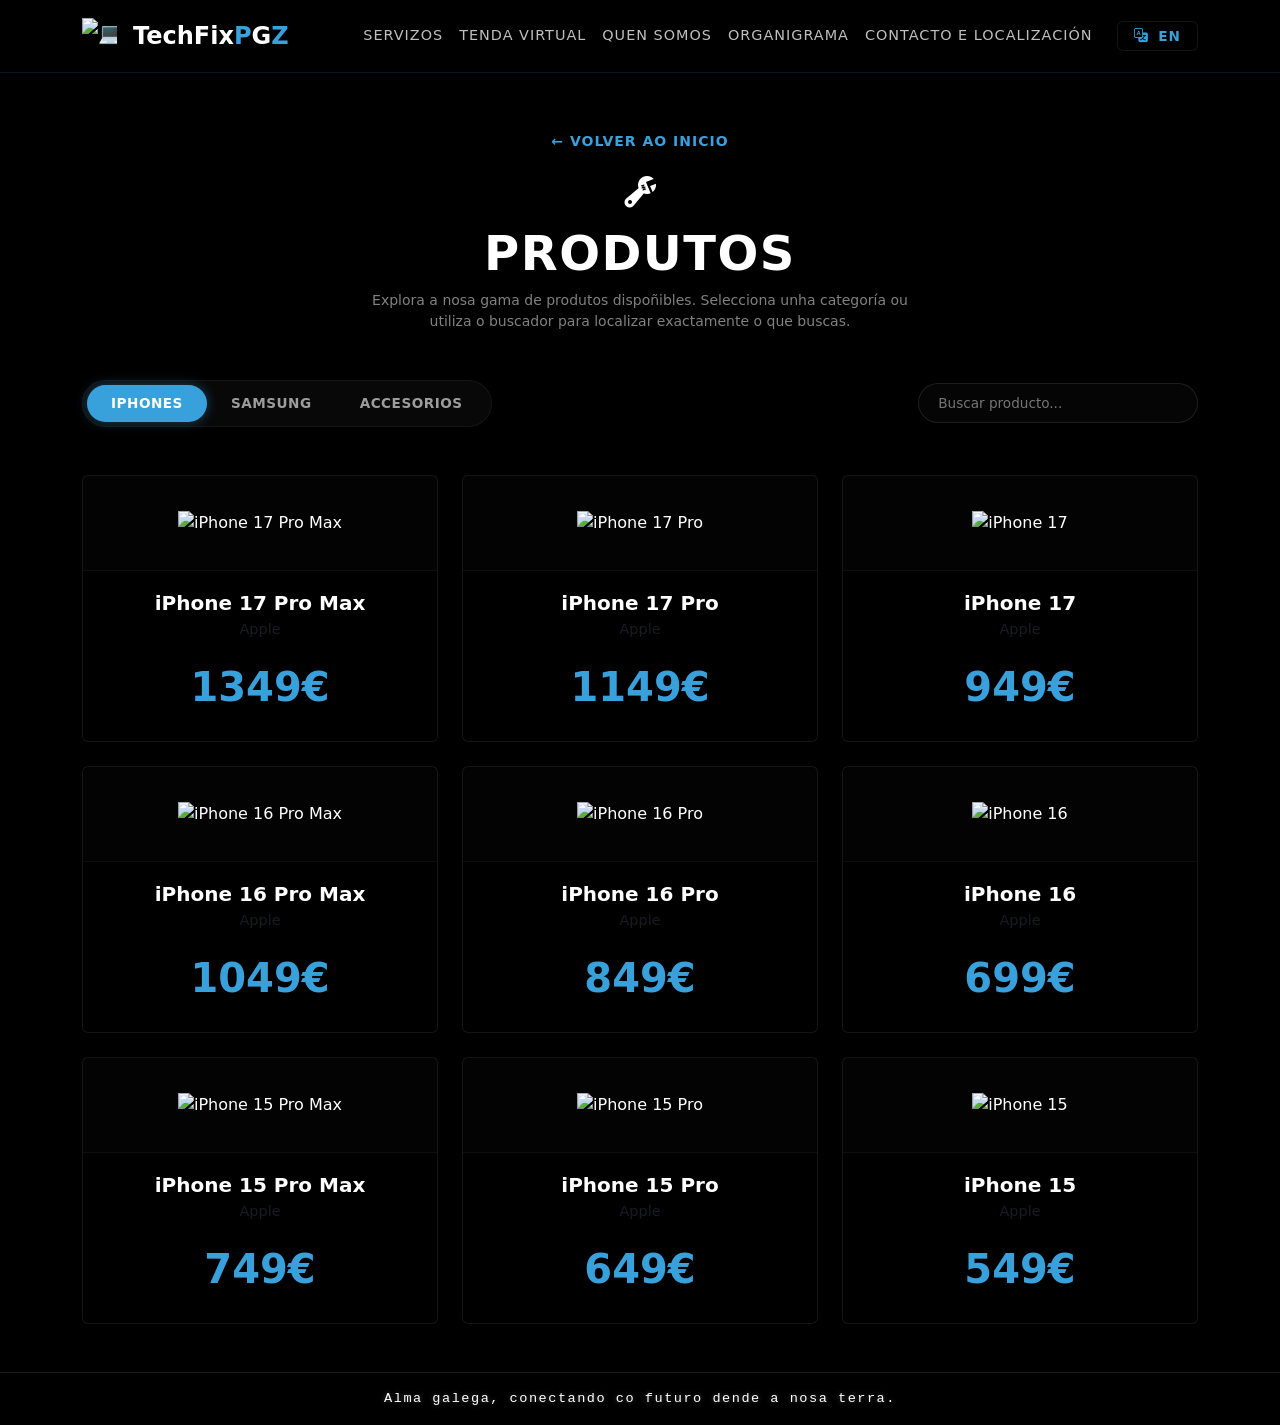
==== catalogo.html @ 303f0a2e "Add files via upload" ====
<!DOCTYPE html>
<html lang="gl">
<head>
    <meta charset="UTF-8">
    <meta name="viewport" content="width=device-width, initial-scale=1.0">
    <title>TechFixPGZ - Tenda Virtual</title>
    <link href="bootstrap.css" rel="stylesheet">
    <link rel="stylesheet" href="https://cdn.jsdelivr.net/npm/bootstrap-icons@1.11.3/font/bootstrap-icons.min.css">
    <link href="styles.css" rel="stylesheet">
</head>
<body class="d-flex flex-column min-vh-100 bg-black text-white">
    <div class="page-transition-overlay" id="pageOverlay"></div>
    <div class="spinner-neon"></div>
    <nav class="navbar navbar-expand-lg navbar-dark navbar-custom sticky-top m-0">
        <div class="container">
            <a class="navbar-brand d-flex align-items-center" href="index.html">
                <img src="archivos/blanco_sin_fondo.png" alt="💻" width="35" height="35"
                    class="me-3 d-inline-block align-text-top nav-logo-grey">
                <span class="fw-bold text-white fs-4">
                    TechFix<span style="color: #38a1db;">P</span>G<span style="color: #38a1db;">Z</span>
                </span>
            </a>
            <button class="navbar-toggler" type="button" data-bs-toggle="collapse" data-bs-target="#navbarNav"
                aria-controls="navbarNav" aria-expanded="false" aria-label="Toggle navigation">
                <span class="navbar-toggler-icon"></span>
            </button>
            <div class="collapse navbar-collapse" id="navbarNav">
                <ul class="navbar-nav ms-auto">
                    <li class="nav-item"><a class="nav-link" href="reparacions.html">Servizos</a></li>
                    <li class="nav-item"><a class="nav-link" href="catalogo.html">Tenda Virtual</a></li>
                    <li class="nav-item"><a class="nav-link" href="compromiso.html">Quen Somos</a></li>
                    <li class="nav-item"><a class="nav-link" href="organigrama.html">Organigrama</a></li>
                    <li class="nav-item"><a class="nav-link" href="contacto.html">Contacto e Localización</a></li>
                </ul>
            </div>
        </div>
    </nav>
    <main class="flex-grow-1">
        <header class="pt-5 pb-4 text-center">
            <div class="container py-2">
                <div class="mb-3">
                    <a href="index.html" class="text-decoration-none small"
                        style="color: #38a1db; letter-spacing: 1px; font-weight: 600;">
                        ← VOLVER AO INICIO
                    </a>
                </div>
                <div class="tech-icon mb-2">
                    <i class="bi bi-wrench-adjustable text-white fs-2"></i>
                </div>
                <h1 class="display-5 fw-bold text-white mb-2 text-uppercase tracking-wide">Produtos</h1>
                <p class="text-light-muted col-lg-6 mx-auto small">Explora a nosa gama de produtos dispoñibles.
                    Selecciona unha categoría ou utiliza o buscador para localizar exactamente o que buscas.</p>
            </div>
        </header>
        <section class="pb-5">
            <div class="container">
                <div class="d-flex flex-column flex-md-row justify-content-between align-items-center gap-3 mb-5">
                    <div class="tech-tabs">
                        <button class="tab-btn active" onclick="switchTab('iphones')">iPhones</button>
                        <button class="tab-btn" onclick="switchTab('samsung')">Samsung</button>
                        <button class="tab-btn" onclick="switchTab('accesorios')">Accesorios</button>
                    </div>
                    <div class="search-wrapper">
                        <input type="text" id="techSearch" onkeyup="runFiltering()" placeholder="Buscar producto...">
                    </div>
                </div>
                <div class="row g-4" id="catalogGrid">
                    <div class="col-12 col-md-6 col-lg-4 repair-card-item" data-category="iphones">
                        <div class="catalog-card" onclick="openDetails(this)">
                            <div class="catalog-img-wrapper d-flex justify-content-center align-items-center py-4">
                                <img src="archivos/smartphones/iphone17promax.png" alt="iPhone 17 Pro Max"
                                    class="img-fluid" style="max-height: 150px; object-fit: contain;">
                            </div>
                            <div class="catalog-body text-center pb-4">
                                <h3 class="catalog-title text-white fw-bold">iPhone 17 Pro Max</h3>
                                <p class="catalog-subtitle text-muted">Apple</p>
                                <div class="mt-3"><span class="price-value fw-bold fs-1"
                                        style="color: #38a1db;">1349€</span></div>
                            </div>
                        </div>
                    </div>
                    <div class="col-12 col-md-6 col-lg-4 repair-card-item" data-category="iphones">
                        <div class="catalog-card" onclick="openDetails(this)">
                            <div class="catalog-img-wrapper d-flex justify-content-center align-items-center py-4">
                                <img src="archivos/smartphones/iphone17pro.png" alt="iPhone 17 Pro" class="img-fluid"
                                    style="max-height: 150px; object-fit: contain;">
                            </div>
                            <div class="catalog-body text-center pb-4">
                                <h3 class="catalog-title text-white fw-bold">iPhone 17 Pro</h3>
                                <p class="catalog-subtitle text-muted">Apple</p>
                                <div class="mt-3"><span class="price-value fw-bold fs-1"
                                        style="color: #38a1db;">1149€</span></div>
                            </div>
                        </div>
                    </div>
                    <div class="col-12 col-md-6 col-lg-4 repair-card-item" data-category="iphones">
                        <div class="catalog-card" onclick="openDetails(this)">
                            <div class="catalog-img-wrapper d-flex justify-content-center align-items-center py-4">
                                <img src="archivos/smartphones/iphone17.png" alt="iPhone 17" class="img-fluid"
                                    style="max-height: 150px; object-fit: contain;">
                            </div>
                            <div class="catalog-body text-center pb-4">
                                <h3 class="catalog-title text-white fw-bold">iPhone 17</h3>
                                <p class="catalog-subtitle text-muted">Apple</p>
                                <div class="mt-3"><span class="price-value fw-bold fs-1"
                                        style="color: #38a1db;">949€</span></div>
                            </div>
                        </div>
                    </div>                    <div class="col-12 col-md-6 col-lg-4 repair-card-item" data-category="iphones">
                        <div class="catalog-card" onclick="openDetails(this)">
                            <div class="catalog-img-wrapper d-flex justify-content-center align-items-center py-4">
                                <img src="archivos/smartphones/iphone16promax.png" alt="iPhone 16 Pro Max"
                                    class="img-fluid" style="max-height: 150px; object-fit: contain;">
                            </div>
                            <div class="catalog-body text-center pb-4">
                                <h3 class="catalog-title text-white fw-bold">iPhone 16 Pro Max</h3>
                                <p class="catalog-subtitle text-muted">Apple</p>
                                <div class="mt-3"><span class="price-value fw-bold fs-1"
                                        style="color: #38a1db;">1049€</span></div>
                            </div>
                        </div>
                    </div>
                    <div class="col-12 col-md-6 col-lg-4 repair-card-item" data-category="iphones">
                        <div class="catalog-card" onclick="openDetails(this)">
                            <div class="catalog-img-wrapper d-flex justify-content-center align-items-center py-4">
                                <img src="archivos/smartphones/iphone16pro.png" alt="iPhone 16 Pro" class="img-fluid"
                                    style="max-height: 150px; object-fit: contain;">
                            </div>
                            <div class="catalog-body text-center pb-4">
                                <h3 class="catalog-title text-white fw-bold">iPhone 16 Pro</h3>
                                <p class="catalog-subtitle text-muted">Apple</p>
                                <div class="mt-3"><span class="price-value fw-bold fs-1"
                                        style="color: #38a1db;">849€</span></div>
                            </div>
                        </div>
                    </div>
                    <div class="col-12 col-md-6 col-lg-4 repair-card-item" data-category="iphones">
                        <div class="catalog-card" onclick="openDetails(this)">
                            <div class="catalog-img-wrapper d-flex justify-content-center align-items-center py-4">
                                <img src="archivos/smartphones/iphone16.png" alt="iPhone 16" class="img-fluid"
                                    style="max-height: 150px; object-fit: contain;">
                            </div>
                            <div class="catalog-body text-center pb-4">
                                <h3 class="catalog-title text-white fw-bold">iPhone 16</h3>
                                <p class="catalog-subtitle text-muted">Apple</p>
                                <div class="mt-3"><span class="price-value fw-bold fs-1"
                                        style="color: #38a1db;">699€</span></div>
                            </div>
                        </div>
                    </div>
                    <div class="col-12 col-md-6 col-lg-4 repair-card-item" data-category="iphones">
                        <div class="catalog-card" onclick="openDetails(this)">
                            <div class="catalog-img-wrapper d-flex justify-content-center align-items-center py-4">
                                <img src="archivos/smartphones/iphone15promax.png" alt="iPhone 15 Pro Max"
                                    class="img-fluid" style="max-height: 150px; object-fit: contain;">
                            </div>
                            <div class="catalog-body text-center pb-4">
                                <h3 class="catalog-title text-white fw-bold">iPhone 15 Pro Max</h3>
                                <p class="catalog-subtitle text-muted">Apple</p>
                                <div class="mt-3"><span class="price-value fw-bold fs-1"
                                        style="color: #38a1db;">749€</span></div>
                            </div>
                        </div>
                    </div>
                    <div class="col-12 col-md-6 col-lg-4 repair-card-item" data-category="iphones">
                        <div class="catalog-card" onclick="openDetails(this)">
                            <div class="catalog-img-wrapper d-flex justify-content-center align-items-center py-4">
                                <img src="archivos/smartphones/iphone15pro.png" alt="iPhone 15 Pro" class="img-fluid"
                                    style="max-height: 150px; object-fit: contain;">
                            </div>
                            <div class="catalog-body text-center pb-4">
                                <h3 class="catalog-title text-white fw-bold">iPhone 15 Pro</h3>
                                <p class="catalog-subtitle text-muted">Apple</p>
                                <div class="mt-3"><span class="price-value fw-bold fs-1"
                                        style="color: #38a1db;">649€</span></div>
                            </div>
                        </div>
                    </div>
                    <div class="col-12 col-md-6 col-lg-4 repair-card-item" data-category="iphones">
                        <div class="catalog-card" onclick="openDetails(this)">
                            <div class="catalog-img-wrapper d-flex justify-content-center align-items-center py-4">
                                <img src="archivos/smartphones/iphone15.png" alt="iPhone 15" class="img-fluid"
                                    style="max-height: 150px; object-fit: contain;">
                            </div>
                            <div class="catalog-body text-center pb-4">
                                <h3 class="catalog-title text-white fw-bold">iPhone 15</h3>
                                <p class="catalog-subtitle text-muted">Apple</p>
                                <div class="mt-3"><span class="price-value fw-bold fs-1"
                                        style="color: #38a1db;">549€</span></div>
                            </div>
                        </div>
                    </div>
                    <div class="col-12 col-md-6 col-lg-4 repair-card-item" data-category="samsung">
                        <div class="catalog-card" onclick="openDetails(this)">
                            <div class="catalog-img-wrapper d-flex justify-content-center align-items-center py-4">
                                <img src="archivos/smartphones/GalaxyS26Ultra.png" alt="Samsung S26 Ultra"
                                    class="img-fluid" style="max-height: 150px; object-fit: contain;">
                            </div>
                            <div class="catalog-body text-center pb-4">
                                <h3 class="catalog-title text-white fw-bold">Galaxy S26 Ultra</h3>
                                <p class="catalog-subtitle text-muted">Samsung</p>
                                <div class="mt-3"><span class="price-value fw-bold fs-1"
                                        style="color: #38a1db;">1199€</span></div>
                            </div>
                        </div>
                    </div>
                    <div class="col-12 col-md-6 col-lg-4 repair-card-item" data-category="samsung">
                        <div class="catalog-card" onclick="openDetails(this)">
                            <div class="catalog-img-wrapper d-flex justify-content-center align-items-center py-4">
                                <img src="archivos/smartphones/GalaxyS26+.png" alt="Samsung S26+" class="img-fluid"
                                    style="max-height: 150px; object-fit: contain;">
                            </div>
                            <div class="catalog-body text-center pb-4">
                                <h3 class="catalog-title text-white fw-bold">Galaxy S26+</h3>
                                <p class="catalog-subtitle text-muted">Samsung</p>
                                <div class="mt-3"><span class="price-value fw-bold fs-1"
                                        style="color: #38a1db;">849€</span></div>
                            </div>
                        </div>
                    </div>
                    <div class="col-12 col-md-6 col-lg-4 repair-card-item" data-category="samsung">
                        <div class="catalog-card" onclick="openDetails(this)">
                            <div class="catalog-img-wrapper d-flex justify-content-center align-items-center py-4">
                                <img src="archivos/smartphones/GalaxyS26.png" alt="Samsung S26" class="img-fluid"
                                    style="max-height: 150px; object-fit: contain;">
                            </div>
                            <div class="catalog-body text-center pb-4">
                                <h3 class="catalog-title text-white fw-bold">Galaxy S26</h3>
                                <p class="catalog-subtitle text-muted">Samsung</p>
                                <div class="mt-3"><span class="price-value fw-bold fs-1"
                                        style="color: #38a1db;">629€</span></div>
                            </div>
                        </div>
                    </div>

                    <div class="col-12 col-md-6 col-lg-4 repair-card-item" data-category="samsung">
                        <div class="catalog-card" onclick="openDetails(this)">
                            <div class="catalog-img-wrapper d-flex justify-content-center align-items-center py-4">
                                <img src="archivos/smartphones/GalaxyS25Ultra.png" alt="Samsung S25 Ultra"
                                    class="img-fluid" style="max-height: 150px; object-fit: contain;">
                            </div>
                            <div class="catalog-body text-center pb-4">
                                <h3 class="catalog-title text-white fw-bold">Galaxy S25 Ultra</h3>
                                <p class="catalog-subtitle text-muted">Samsung</p>
                                <div class="mt-3"><span class="price-value fw-bold fs-1"
                                        style="color: #38a1db;">850€</span></div>
                            </div>
                        </div>
                    </div>
                    <div class="col-12 col-md-6 col-lg-4 repair-card-item" data-category="samsung">
                        <div class="catalog-card" onclick="openDetails(this)">
                            <div class="catalog-img-wrapper d-flex justify-content-center align-items-center py-4">
                                <img src="archivos/smartphones/GalaxyS25+.png" alt="Samsung S25+" class="img-fluid"
                                    style="max-height: 150px; object-fit: contain;">
                            </div>
                            <div class="catalog-body text-center pb-4">
                                <h3 class="catalog-title text-white fw-bold">Galaxy S25+</h3>
                                <p class="catalog-subtitle text-muted">Samsung</p>
                                <div class="mt-3"><span class="price-value fw-bold fs-1"
                                        style="color: #38a1db;">549€</span></div>
                            </div>
                        </div>
                    </div>
                    <div class="col-12 col-md-6 col-lg-4 repair-card-item" data-category="samsung">
                        <div class="catalog-card" onclick="openDetails(this)">
                            <div class="catalog-img-wrapper d-flex justify-content-center align-items-center py-4">
                                <img src="archivos/smartphones/GalaxyS25.png" alt="Samsung S25" class="img-fluid"
                                    style="max-height: 150px; object-fit: contain;">
                            </div>
                            <div class="catalog-body text-center pb-4">
                                <h3 class="catalog-title text-white fw-bold">Galaxy S25</h3>
                                <p class="catalog-subtitle text-muted">Samsung</p>
                                <div class="mt-3"><span class="price-value fw-bold fs-1"
                                        style="color: #38a1db;">389€</span></div>
                            </div>
                        </div>
                    </div>
                    <div class="col-12 col-md-6 col-lg-4 repair-card-item" data-category="samsung">
                        <div class="catalog-card" onclick="openDetails(this)">
                            <div class="catalog-img-wrapper d-flex justify-content-center align-items-center py-4">
                                <img src="archivos/smartphones/GalaxyS24Ultra.png" alt="Samsung S24 Ultra"
                                    class="img-fluid" style="max-height: 150px; object-fit: contain;">
                            </div>
                            <div class="catalog-body text-center pb-4">
                                <h3 class="catalog-title text-white fw-bold">Galaxy S24 Ultra</h3>
                                <p class="catalog-subtitle text-muted">Samsung</p>
                                <div class="mt-3"><span class="price-value fw-bold fs-1"
                                        style="color: #38a1db;">569€</span></div>
                            </div>
                        </div>
                    </div>
                    <div class="col-12 col-md-6 col-lg-4 repair-card-item" data-category="samsung">
                        <div class="catalog-card" onclick="openDetails(this)">
                            <div class="catalog-img-wrapper d-flex justify-content-center align-items-center py-4">
                                <img src="archivos/smartphones/GalaxyS24+.png" alt="Samsung S24+" class="img-fluid"
                                    style="max-height: 150px; object-fit: contain;">
                            </div>
                            <div class="catalog-body text-center pb-4">
                                <h3 class="catalog-title text-white fw-bold">Galaxy S24+</h3>
                                <p class="catalog-subtitle text-muted">Samsung</p>
                                <div class="mt-3"><span class="price-value fw-bold fs-1"
                                        style="color: #38a1db;">419€</span></div>
                            </div>
                        </div>
                    </div>
                    <div class="col-12 col-md-6 col-lg-4 repair-card-item" data-category="samsung">
                        <div class="catalog-card" onclick="openDetails(this)">
                            <div class="catalog-img-wrapper d-flex justify-content-center align-items-center py-4">
                                <img src="archivos/smartphones/GalaxyS24.png" alt="Samsung S24" class="img-fluid"
                                    style="max-height: 150px; object-fit: contain;">
                            </div>
                            <div class="catalog-body text-center pb-4">
                                <h3 class="catalog-title text-white fw-bold">Galaxy S24</h3>
                                <p class="catalog-subtitle text-muted">Samsung</p>
                                <div class="mt-3"><span class="price-value fw-bold fs-1"
                                        style="color: #38a1db;">319€</span></div>
                            </div>
                        </div>
                    </div>
                    <div class="col-12 col-md-6 col-lg-4 repair-card-item" data-category="accesorios">
                        <div class="catalog-card" onclick="openDetails(this)">
                            <div class="catalog-img-wrapper d-flex justify-content-center align-items-center py-4">
                                <img src="archivos/accesorios/funda.png" alt="Funda" class="img-fluid"
                                    style="max-height: 150px; object-fit: contain;">
                            </div>
                            <div class="catalog-body text-center pb-4">
                                <h3 class="catalog-title text-white fw-bold">Funda Transparente</h3>
                                <p class="catalog-subtitle text-muted">Protección anti-impactos</p>
                                <div class="mt-3"><span class="price-value fw-bold fs-1"
                                        style="color: #38a1db;">16,99€</span></div>
                            </div>
                        </div>
                    </div>
                    <div class="col-12 col-md-6 col-lg-4 repair-card-item" data-category="accesorios">
                        <div class="catalog-card" onclick="openDetails(this)">
                            <div class="catalog-img-wrapper d-flex justify-content-center align-items-center py-4">
                                <img src="archivos/accesorios/cabezal.png" alt="Cargador" class="img-fluid"
                                    style="max-height: 150px; object-fit: contain;">
                            </div>
                            <div class="catalog-body text-center pb-4">
                                <h3 class="catalog-title text-white fw-bold">Cargador 20W</h3>
                                <p class="catalog-subtitle text-muted">Adaptador 20W USB-C</p>
                                <div class="mt-3"><span class="price-value fw-bold fs-1"
                                        style="color: #38a1db;">10,99€</span></div>
                            </div>
                        </div>
                    </div>
                    <div class="col-12 col-md-6 col-lg-4 repair-card-item" data-category="accesorios">
                        <div class="catalog-card" onclick="openDetails(this)">
                            <div class="catalog-img-wrapper d-flex justify-content-center align-items-center py-4">
                                <img src="archivos/accesorios/tipolighning.png" alt="Cargador" class="img-fluid"
                                    style="max-height: 150px; object-fit: contain;">
                            </div>
                            <div class="catalog-body text-center pb-4">
                                <h3 class="catalog-title text-white fw-bold">Cable Lightning</h3>
                                <p class="catalog-subtitle text-muted">Carga eficiente e sincronización rápida</p>
                                <div class="mt-3"><span class="price-value fw-bold fs-1"
                                        style="color: #38a1db;">6,99€</span></div>
                            </div>
                        </div>
                    </div>
                    <div class="col-12 col-md-6 col-lg-4 repair-card-item" data-category="accesorios">
                        <div class="catalog-card" onclick="openDetails(this)">
                            <div class="catalog-img-wrapper d-flex justify-content-center align-items-center py-4">
                                <img src="archivos/accesorios/tipoc.png" alt="Cargador" class="img-fluid"
                                    style="max-height: 150px; object-fit: contain;">
                            </div>
                            <div class="catalog-body text-center pb-4">
                                <h3 class="catalog-title text-white fw-bold">Cable USB-C</h3>
                                <p class="catalog-subtitle text-muted">Carga eficiente e sincronización rápida</p>
                                <div class="mt-3"><span class="price-value fw-bold fs-1"
                                        style="color: #38a1db;">6,99€</span></div>
                            </div>
                        </div>
                    </div>
                </div>
                <div id="noResults" class="text-center mt-5 text-light-muted small" style="display: none;">
                    Non se atoparon produtos que coincidan coa túa busca.
                </div>

            </div>
        </section>
    </main>
    <div class="modal fade" id="repairModal" tabindex="-1" aria-hidden="true">
        <div class="modal-dialog modal-dialog-centered">
            <div class="modal-content custom-modal-content" id="modalDynamicContent"></div>
        </div>
    </div>
    <div class="toast-container position-fixed bottom-0 end-0 p-3" style="z-index: 1055;">
        <div id="techToast" class="toast custom-toast" role="alert" data-bs-delay="6000">
            <div class="toast-header border-0 bg-transparent text-white pb-0 justify-content-between">
                <i class="bi bi-check-circle-fill" style="color: #38a1db;"></i>
                <strong class="me-auto text-uppercase">Solicitude Completada</strong>
                <button type="button" class="btn-close btn-close-white" data-bs-dismiss="toast"></button>
            </div>
            <div class="toast-body text-light-muted" id="toastMessage"></div>
        </div>
    </div>
    <footer class="text-center py-3 mt-auto"
        style="background-color: #000000 !important; border-top: 1px solid #1a1a1a !important;">
        <div class="container">
            <p class="m-0 text-white tracking-wide font-monospace"
                style="text-shadow: 0 0 5px rgba(255,255,255,0.3); font-size: 0.85rem;">
                Alma galega, conectando co futuro dende a nosa terra.
            </p>
        </div>
    </footer>
    <script src="https://cdn.jsdelivr.net/npm/bootstrap@5.3.2/dist/js/bootstrap.bundle.min.js"></script>
    <script src="translator.js"></script>
    <script>
        let currentCategory = 'iphones';
        let myModal;
        let selectedService = {};

        document.addEventListener("DOMContentLoaded", function () {
            myModal = new bootstrap.Modal(document.getElementById('repairModal'));
            document.getElementById('pageOverlay').classList.add('fade-out');
            runFiltering();
        });
        function switchTab(category) {
            currentCategory = category;
            // Actualiza el estado visual de los botones (busca botones que tengan la categoría en su onclick)
            document.querySelectorAll('.tab-btn').forEach(btn => {
                btn.classList.toggle('active', btn.getAttribute('onclick').includes(category));
            });
            runFiltering();
        }
        function runFiltering() {
            const query = document.getElementById('techSearch').value.toLowerCase();
            const cards = document.querySelectorAll('.repair-card-item');
            let visibleCounter = 0;

            cards.forEach(card => {
                const cardCategory = card.getAttribute('data-category');
                const isCorrectCategory = (cardCategory === currentCategory);
                const isSearchMatch = card.innerText.toLowerCase().includes(query);

                if (isCorrectCategory && isSearchMatch) {
                    card.style.display = 'block';
                    visibleCounter++;
                } else {
                    card.style.display = 'none';
                }
            });

            const noResults = document.getElementById('noResults');
            if (noResults) {
                noResults.style.display = (visibleCounter > 0) ? 'none' : 'block';
            }
        }
        function openDetails(cardElement) {
            if (!myModal) myModal = new bootstrap.Modal(document.getElementById('repairModal'));

            const title = cardElement.querySelector('.catalog-title').innerText;
            const price = cardElement.querySelector('.price-value').innerText;
            const imgSrc = cardElement.querySelector('img').getAttribute('src');

            selectedService = {
                title: title,
                subtitle: cardElement.querySelector('.catalog-subtitle').innerText,
                price: price,
                imgSrc: imgSrc,
                // Definimos qué productos NECESITAN configuración de GB y Color
                needsConfig: (title.toLowerCase().includes("iphone") || title.toLowerCase().includes("galaxy")),
                isCase: (title.toLowerCase().includes("funda"))
            };

            if (selectedService.isCase) {
                renderModalFunda();
            } else if (selectedService.needsConfig) {
                // Solo entra aquí si es iPhone o Galaxy
                renderModalStep1(selectedService.price, selectedService.imgSrc);
            } else {
                // Cualquier otra cosa (Cargador, Cable, etc.) va directo al formulario
                confirmService();
            }
            myModal.show();
        }
        function renderModalStep1(basePrice, imgSrc) {
            document.getElementById('modalDynamicContent').innerHTML = `
            <div class="modal-header border-0"><button class="btn-close btn-close-white" data-bs-dismiss="modal"></button></div>
            <div class="modal-body text-center text-white">
                <img src="${imgSrc}" class="img-fluid mb-4" style="max-height: 200px; width: auto; object-fit: contain; border-radius: 8px;">
                <h4 class="mb-3">Configuración de ${selectedService.title}</h4>
                <select id="storageSelect" class="form-select bg-dark text-white mb-2" onchange="updatePrice('${basePrice.replace('€', '')}')">
                    <option value="1">128GB</option>
                    <option value="1.1">256GB</option>
                    <option value="1.2">512GB</option>
                </select>
                <select id="colorSelect" class="form-select bg-dark text-white mb-3">
                    <option value="Negro Estelar">Negro Estelar</option>
                    <option value="Prata">Prata</option>
                    <option value="Azul Titanio">Azul Titanio</option>
                    <option value="Branco Puro">Branco Puro</option>
                </select>
                <div class="fs-2 fw-bold mb-3" id="displayPrice" style="color: #38a1db;">${basePrice}</div>
                <button class="btn btn-action-tech w-100 py-2" onclick="confirmService()">Solicitar Dispositivo</button>
            </div>
        `;
        }
        function renderModalFunda() {
            // 1. Buscamos todos los títulos de los smartphones en el catálogo
            // Filtramos solo los que son 'iphones' o 'samsung' para no incluir accesorios
            const phoneCards = document.querySelectorAll('.repair-card-item[data-category="iphones"], .repair-card-item[data-category="samsung"]');
            let optionsHtml = '';
            phoneCards.forEach(card => {
                const title = card.querySelector('.catalog-title').innerText;
                optionsHtml += `<option value="${title}">${title}</option>`;
            });
            // 2. Renderizamos el modal con esos modelos
            document.getElementById('modalDynamicContent').innerHTML = `
        <div class="modal-header border-0"><button class="btn-close btn-close-white" data-bs-dismiss="modal"></button></div>
        <div class="modal-body text-center text-white">
            <img src="${selectedService.imgSrc}" class="img-fluid mb-4" style="max-height: 200px; width: auto; object-fit: contain;">
            <h4>Selecciona o teu modelo</h4>
            <select id="phoneModelSelect" class="form-select bg-dark text-white mb-3">
                ${optionsHtml}
            </select>
            <button class="btn btn-action-tech w-100" onclick="confirmService()">Solicitar Funda</button>
        </div>
    `;
        }
        function updatePrice(basePrice) {
            const multiplier = document.getElementById('storageSelect').value;
            const newPrice = Math.round(basePrice * multiplier);
            document.getElementById('displayPrice').innerText = newPrice + "€";
        }
        function confirmService() {
            document.getElementById('modalDynamicContent').innerHTML = `
            <div class="modal-header border-0 pb-0"><button type="button" class="btn-close btn-close-white" data-bs-dismiss="modal"></button></div>
            <div class="modal-body pt-0">
                <h3 class="h5 fw-bold text-white text-uppercase text-center mb-4">Finalizar Pedido</h3>
                <form onsubmit="sendContactData(event)">
                    <div class="mb-2"><label class="form-label text-white small">Nome completo *</label><input type="text" class="form-control bg-dark text-white border-0" id="clientName" required></div>
                    <div class="mb-2"><label class="form-label text-white small">Enderezo de entrega *</label><input type="text" class="form-control bg-dark text-white border-0" id="clientAddress" required></div>
                    <div class="mb-3"><label class="form-label text-white small">Teléfono de contacto *</label><input type="tel" class="form-control bg-dark text-white border-0" id="clientPhone" required></div>
                    <button type="submit" class="btn btn-action-tech w-100 py-3 fw-bold text-uppercase">Confirmar Compra</button>
                </form>
            </div>
        `;
        }
        function sendContactData(event) {
            event.preventDefault();
            myModal.hide();
            document.getElementById('toastMessage').innerHTML = "Solicitude recibida correctamente. Contactaremos contigo.";
            bootstrap.Toast.getOrCreateInstance(document.getElementById('techToast')).show();
        }
    </script>
</body>
</html>
---- styles.css ----
*{
    user-select: none;
}

/* ==========================================================================
   ESTILOS GENERALES Y RESETS BASE (ESTILO NEÓN CYBERPUNK)
   ========================================================================== */
body {
    background-color: #000000 !important;
    color: #ffffff !important;
    font-family: system-ui, -apple-system, sans-serif;
    overflow-x: hidden;
    animation: fadeInContent 0.4s ease-out;
}

@keyframes fadeInContent {
    from { opacity: 0; transform: scale(0.99); }
    to { opacity: 1; transform: scale(1); }
}

/* Navbar Personalizada */
.navbar-custom {
    background-color: #000000 !important;
    border-bottom: 1px solid rgba(56, 161, 219, 0.15) !important;
    padding: 0.8rem 0;
}

.navbar-custom .nav-link {
    color: rgba(255, 255, 255, 0.75) !important;
    font-size: 0.9rem;
    text-transform: uppercase;
    letter-spacing: 1px;
    font-weight: 500;
    transition: color 0.2s ease;
}

.navbar-custom .nav-link:hover {
    color: #38a1db !important;
    text-shadow: 0 0 8px rgba(56, 161, 219, 0.6);
}

/* ==========================================================================
   TARXETAS MENÚ PRINCIPAL (INDEX.HTML) - CONTROL ABSOLUTO DE FONDOS
   ========================================================================== */
.max-width-menu {
    max-width: 950px;
}

.card-custom {
    background-color: #000000 !important; 
    border: 1px solid rgba(56, 161, 219, 0.3) !important;
    border-radius: 8px !important;
    padding: 2.5rem 1.5rem !important;
    min-height: 180px;
    display: flex !important;
    flex-direction: column !important;
    justify-content: center !important;
    align-items: center !important;
    transition: all 0.3s cubic-bezier(0.25, 0.8, 0.25, 1) !important;
    cursor: pointer;
}

.menu-icon-wrapper i {
    font-size: 2.5rem;
    color: #38a1db;
    filter: drop-shadow(0 0 5px rgba(56, 161, 219, 0.5));
    transition: all 0.3s ease;
    background: transparent !important;
}

.menu-link-text {
    color: #ffffff !important;
    font-size: 0.95rem;
    font-weight: 500;
    letter-spacing: 0.5px;
    transition: color 0.3s ease;
}

.card-link-wrapper:hover .card-custom {
    transform: translateY(-5px) !important;
    border-color: #38a1db !important;
    box-shadow: 0 0 25px rgba(56, 161, 219, 0.55), inset 0 0 10px rgba(56, 161, 219, 0.15) !important;
}

.card-link-wrapper:hover .menu-icon-wrapper i {
    color: #ffffff;
    filter: drop-shadow(0 0 10px #38a1db);
    transform: scale(1.1);
}

.card-link-wrapper:hover .menu-link-text {
    color: #38a1db !important;
}

/* ==========================================================================
   CATÁLOGO DE SERVIZOS DE REPARACIÓN (REPARACIONS.HTML)
   ========================================================================== */
.tech-tabs {
    background: rgba(255, 255, 255, 0.03);
    padding: 4px;
    border-radius: 30px;
    border: 1px solid rgba(255, 255, 255, 0.05);
    display: inline-flex;
}

.tab-btn {
    background: transparent;
    border: none;
    color: rgba(255, 255, 255, 0.6);
    padding: 0.5rem 1.5rem;
    border-radius: 25px;
    font-size: 0.85rem;
    font-weight: 600;
    text-transform: uppercase;
    letter-spacing: 0.5px;
    transition: all 0.2s ease;
}

.tab-btn.active {
    background-color: #38a1db;
    color: #ffffff;
    box-shadow: 0 0 12px rgba(56, 161, 219, 0.4);
}

.search-wrapper input {
    background-color: rgba(255, 255, 255, 0.02) !important;
    border: 1px solid rgba(255, 255, 255, 0.1) !important;
    color: #ffffff !important;
    padding: 0.55rem 1.2rem;
    border-radius: 30px;
    font-size: 0.85rem;
    width: 280px;
    transition: all 0.25s ease;
}

.search-wrapper input:focus {
    outline: none;
    border-color: #38a1db !important;
    box-shadow: 0 0 12px rgba(56, 161, 219, 0.3);
    background-color: rgba(0, 0, 0, 0.8) !important;
}

.catalog-card {
    background-color: #000000 !important;
    border: 1px solid rgba(255, 255, 255, 0.08) !important;
    border-radius: 6px;
    height: 100%;
    display: flex;
    flex-direction: column;
    cursor: pointer;
    transition: all 0.25s ease-in-out;
}

.catalog-card:hover {
    border-color: #38a1db !important;
    box-shadow: 0 0 20px rgba(56, 161, 219, 0.25);
    transform: translateY(-3px);
}

.catalog-img-wrapper {
    background-color: rgba(255, 255, 255, 0.01) !important;
    border-bottom: 1px solid rgba(255, 255, 255, 0.04);
    padding: 2.2rem 1rem !important;
    text-align: center;
    display: flex;
    justify-content: center;
    align-items: center;
}

.catalog-icon-minimal {
    font-size: 3rem;
    color: #38a1db;
    filter: drop-shadow(0 0 6px rgba(56, 161, 219, 0.5));
    transition: all 0.25s ease-in-out;
    background: transparent !important;
}

.catalog-card:hover .catalog-icon-minimal {
    color: #ffffff;
    filter: drop-shadow(0 0 12px rgba(56, 161, 219, 0.8));
    transform: scale(1.06);
}

.catalog-body {
    padding: 1.25rem;
    display: flex;
    flex-direction: column;
    flex-grow: 1;
}

.catalog-title {
    font-size: 1.1rem;
    font-weight: 600;
    color: #ffffff;
    margin-bottom: 0.25rem;
}

.catalog-subtitle {
    font-size: 0.8rem;
    color: rgba(255, 255, 255, 0.45);
    margin-bottom: 1rem;
}

.catalog-rating { font-size: 0.75rem; margin-bottom: 1rem; }
.catalog-rating .stars { color: #ffb703; }
.catalog-rating .rating-count { color: rgba(255, 255, 255, 0.3); margin-left: 4px; }

.catalog-price-box {
    background: rgba(255, 255, 255, 0.02);
    border-radius: 4px;
    padding: 0.5rem 0.75rem;
    display: flex;
    justify-content: space-between;
    align-items: center;
    margin-bottom: 1rem;
    border: 1px solid rgba(255, 255, 255, 0.03);
}

.price-label { font-size: 0.75rem; color: rgba(255, 255, 255, 0.5); }
.price-value { font-size: 1rem; font-weight: 700; color: #38a1db; }
.catalog-footer-text { font-size: 0.7rem; color: rgba(255, 255, 255, 0.35); margin: 0; }

/* ==========================================================================
   MODALES Y BOTÓN MINIMALISTA (ESTILO IMAGE_872662.PNG)
   ========================================================================== */
.custom-modal-content {
    background-color: #0b0b0c !important;
    border: 1px solid rgba(56, 161, 219, 0.3) !important;
    border-radius: 12px !important;
    padding: 1rem;
}

.modal-img-container {
    background-color: rgba(255, 255, 255, 0.02) !important;
    border: 1px solid rgba(255, 255, 255, 0.08) !important;
    width: 75px;
    height: 75px;
    border-radius: 50%;
    margin: 0 auto;
    display: flex;
    justify-content: center;
    align-items: center;
}

.modal-price-display {
    background: rgba(255, 255, 255, 0.02);
    border: 1px solid rgba(255, 255, 255, 0.08);
    border-radius: 6px;
}

.custom-check {
    background: rgba(255, 255, 255, 0.01);
    border: 1px solid rgba(255, 255, 255, 0.04);
    padding: 0.75rem 0.75rem 0.75rem 2.2rem !important;
    border-radius: 6px;
    transition: all 0.2s ease;
}

.custom-check:hover {
    background: rgba(255, 255, 255, 0.03);
    border-color: rgba(56, 161, 219, 0.2);
}

.custom-check .form-check-input:checked {
    background-color: #38a1db;
    border-color: #38a1db;
    box-shadow: 0 0 8px rgba(56, 161, 219, 0.5);
}

/* BOTÓN ESTILO SOLICITADO */
.btn-action-tech {
    background-color: #000000 !important; 
    color: #38a1db !important; 
    border: 1px solid rgba(255, 255, 255, 0.08) !important; 
    border-radius: 6px !important;
    letter-spacing: 1px;
    font-size: 0.85rem;
    font-weight: 700 !important; 
    text-transform: uppercase;
    transition: all 0.25s ease-in-out !important;
    box-shadow: none;
}

.btn-action-tech:hover {
    background-color: rgba(56, 161, 219, 0.05) !important; 
    border-color: #38a1db !important; 
    color: #ffffff !important; 
    box-shadow: 0 0 15px rgba(56, 161, 219, 0.4), inset 0 0 8px rgba(56, 161, 219, 0.1) !important; 
}

/* ==========================================================================
   ELEMENTOS NUEVOS DEL FORMULARIO DE CONTACTO DINÁMICO
   ========================================================================== */
.tech-form-label {
    font-size: 0.75rem;
    text-transform: uppercase;
    letter-spacing: 0.5px;
    color: rgba(255, 255, 255, 0.6);
    font-weight: 600;
}

.tech-input {
    background-color: #000000 !important;
    border: 1px solid rgba(255, 255, 255, 0.08) !important;
    color: #ffffff !important;
    font-size: 0.85rem;
    padding: 0.6rem 0.75rem;
    border-radius: 6px;
    transition: all 0.2s ease-in-out;
}

.tech-input:focus {
    outline: none;
    border-color: #38a1db !important;
    box-shadow: 0 0 10px rgba(56, 161, 219, 0.25);
}

.tech-input::placeholder {
    color: rgba(255, 255, 255, 0.2);
}

/* Animacións de entrada suaves para os cambios de pantalla */
.entry-fade {
    animation: stepEnter 0.25s ease-out forwards;
}

@keyframes stepEnter {
    from { opacity: 0; transform: translateY(8px); }
    to { opacity: 1; transform: translateY(0); }
}

/* ==========================================================================
   NOTIFICACIÓN FLOTANTE INTEGRADA (TOAST CYBERPUNK - RELEVO DE ALERTA)
   ========================================================================== */
.custom-toast {
    background-color: #0b0b0c !important; 
    border: 1px solid rgba(56, 161, 219, 0.4) !important; 
    border-radius: 8px !important;
    box-shadow: 0 0 20px rgba(56, 161, 219, 0.25) !important; 
    transition: all 0.3s ease-in-out;
}

.custom-toast .toast-body {
    padding: 1rem !important;
    font-size: 0.85rem;
    line-height: 1.4;
}

.toast.showing {
    animation: toastFadeIn 0.35s cubic-bezier(0.25, 0.8, 0.25, 1) forwards;
}

@keyframes toastFadeIn {
    from { opacity: 0; transform: translateY(20px) scale(0.95); }
    to { opacity: 1; transform: translateY(0) scale(1); }
}

/* PANTALLA DE TRANSICIÓN GLOBAL */
.page-transition-overlay {
    position: fixed;
    top: 0;
    left: 0;
    width: 100vw;
    height: 100vh;
    background-color: #000000; /* Fondo negro absoluto */
    z-index: 9999;
    opacity: 1;
    visibility: visible;
    transition: opacity 0.8s ease-in-out, visibility 0.8s;
    pointer-events: none; /* Asegura que no bloquee clics una vez invisible */
}

/* Estado de desvanecimiento */
.page-transition-overlay.fade-out {
    opacity: 0;
    visibility: hidden;
}

/* Animación de los elementos al entrar */
.entry-fade {
    animation: fadeIn 0.6s ease-out forwards;
}

@keyframes fadeIn {
    from { opacity: 0; transform: translateY(10px); }
    to { opacity: 1; transform: translateY(0); }
}

.text-light-muted { color: rgba(255, 255, 255, 0.5) !important; }
.tracking-wide { letter-spacing: 1.5px; }

/* Animación de parpadeo neón */
.neon-flicker {
    animation: flicker 3s infinite alternate;
}


/* Colores base */
.flicker-blue { color: #38a1db !important; }
.flicker-white { color: #ffffff !important; }

/* Animaciones ligeramente más pausadas */
.neon-p { animation: flicker-p 1.6s infinite alternate; }
.neon-g { animation: flicker-g 1.9s infinite alternate; }
.neon-z { animation: flicker-z 1.7s infinite alternate; }

/* Efecto de parpadeo realista */
@keyframes flicker-p {
    0%, 19%, 21%, 53%, 55%, 100% { text-shadow: 0 0 6px #38a1db, 0 0 12px #38a1db; opacity: 1; }
    20%, 54% { text-shadow: none; opacity: 0.2; }
}

@keyframes flicker-g {
    0%, 15%, 17%, 55%, 57%, 100% { text-shadow: 0 0 6px #ffffff, 0 0 12px #ffffff; opacity: 1; }
    16%, 56% { text-shadow: none; opacity: 0.2; }
}

@keyframes flicker-z {
    0%, 25%, 27%, 60%, 62%, 100% { text-shadow: 0 0 6px #38a1db, 0 0 12px #38a1db; opacity: 1; }
    26%, 61% { text-shadow: none; opacity: 0.2; }
}

.card {
    transition: transform 0.3s ease, border-color 0.3s ease;
}

.card:hover {
    border-color: #38a1db !important;
    transform: translateY(-5px);
    box-shadow: 0 0 15px rgba(56, 161, 219, 0.2);
}

.btn-outline-primary {
    border-color: #38a1db;
    color: #38a1db;
}

.btn-outline-primary:hover {
    background-color: #38a1db;
    color: #fff;
}

.catalog-card {
    cursor: pointer;
    position: relative;
    z-index: 10; /* Asegura que a tarxeta estea por encima doutras capas */
    transition: transform 0.2s ease;
}

.catalog-card:hover {
    transform: scale(1.02);
    border: 1px solid #38a1db;
}

.catalog-title {
    font-size: 1.25rem;
    margin-bottom: 0.25rem;
}

.catalog-subtitle {
    font-size: 0.9rem;
    margin-bottom: 0;
}
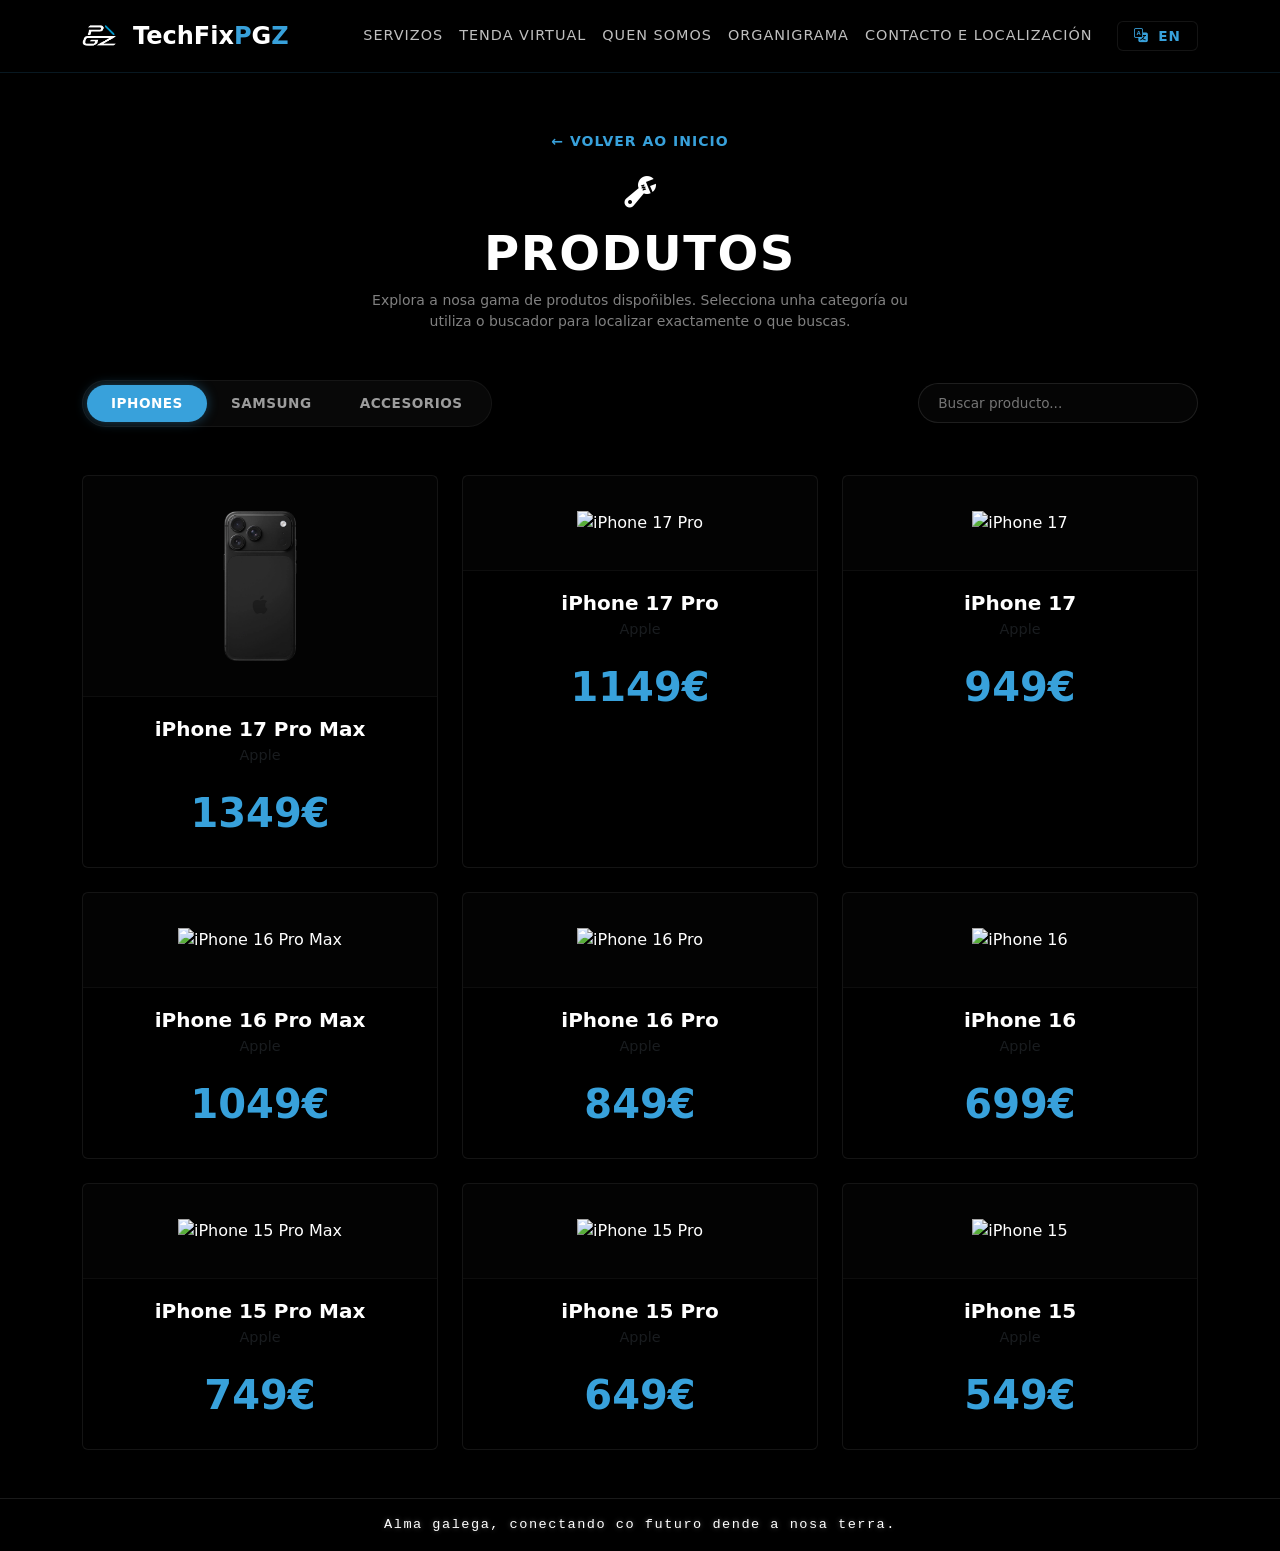
==== commit aff909a8: "Update catalogo.html" ====
--- a/catalogo.html
+++ b/catalogo.html
@@ -68,7 +68,7 @@
                     <div class="col-12 col-md-6 col-lg-4 repair-card-item" data-category="iphones">
                         <div class="catalog-card" onclick="openDetails(this)">
                             <div class="catalog-img-wrapper d-flex justify-content-center align-items-center py-4">
-                                <img src="archivos/smartphones/iphone17promax.png" alt="iPhone 17 Pro Max"
+                                <img src="archivos/smartphones/iPhone17ProMax.png" alt="iPhone 17 Pro Max"
                                     class="img-fluid" style="max-height: 150px; object-fit: contain;">
                             </div>
                             <div class="catalog-body text-center pb-4">
@@ -547,4 +547,4 @@
         }
     </script>
 </body>
-</html>+</html>
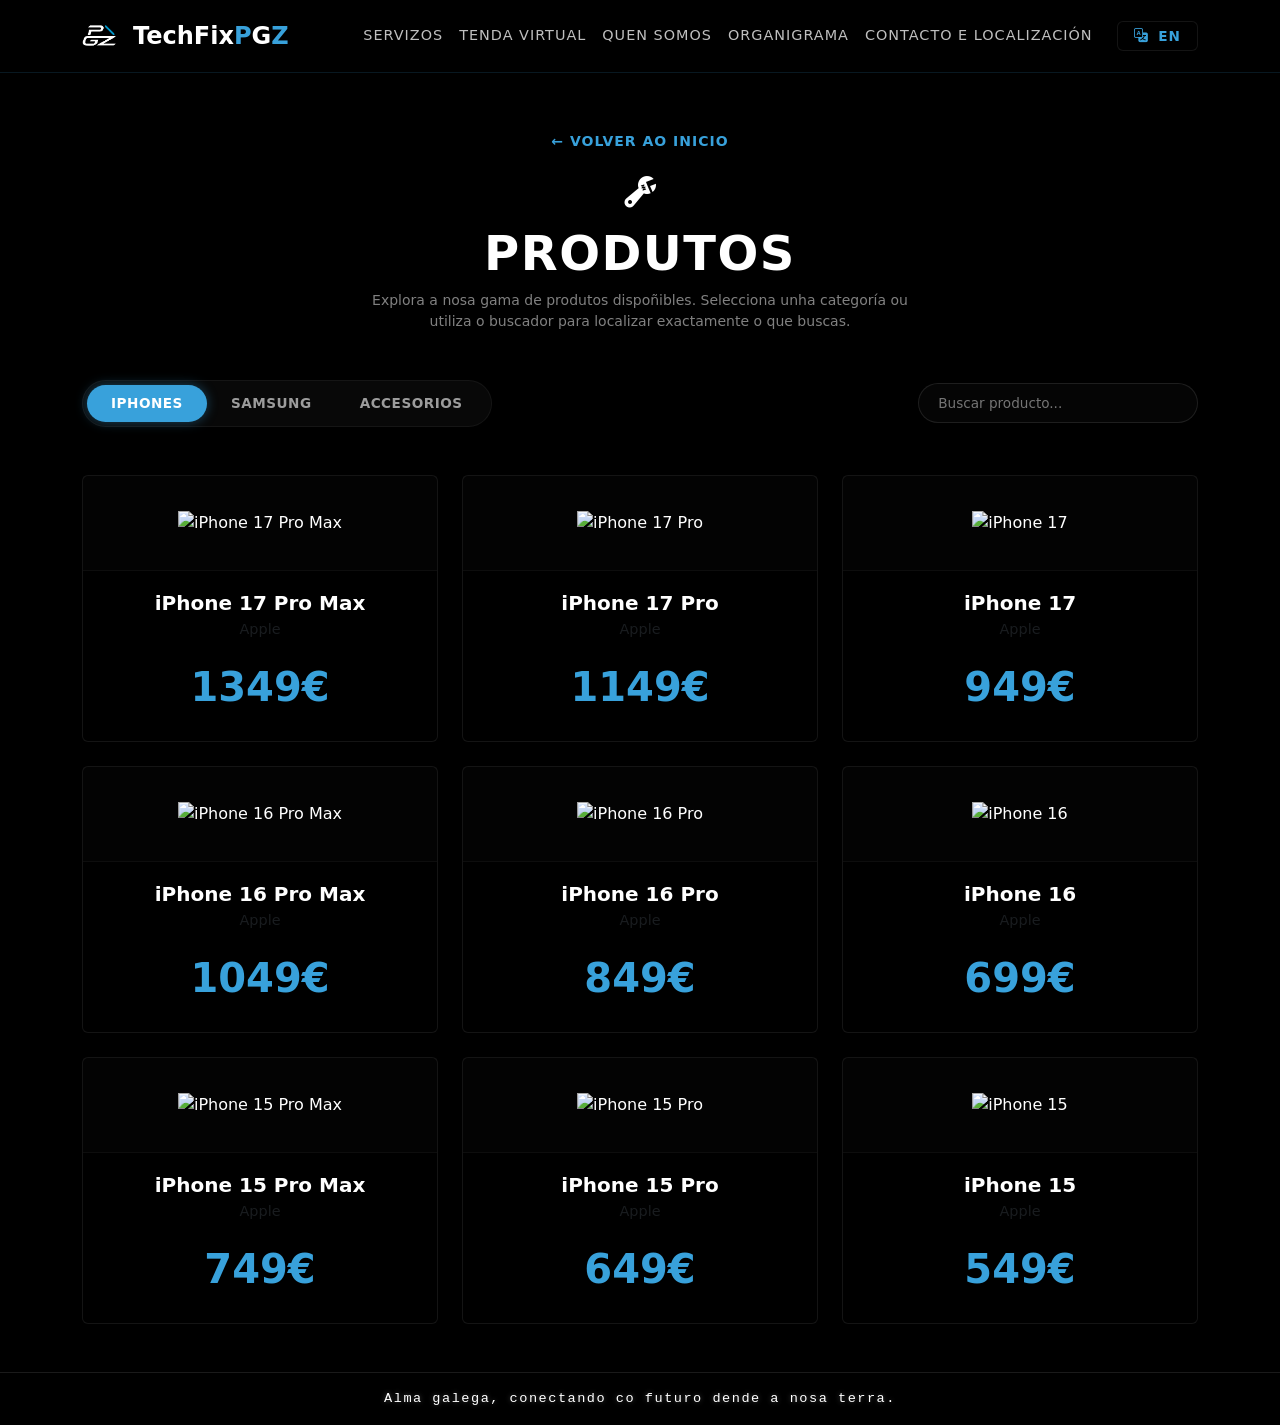
==== commit 8e6018fc: "Update catalogo.html" ====
--- a/catalogo.html
+++ b/catalogo.html
@@ -68,7 +68,7 @@
                     <div class="col-12 col-md-6 col-lg-4 repair-card-item" data-category="iphones">
                         <div class="catalog-card" onclick="openDetails(this)">
                             <div class="catalog-img-wrapper d-flex justify-content-center align-items-center py-4">
-                                <img src="archivos/smartphones/iPhone17ProMax.png" alt="iPhone 17 Pro Max"
+                                <img src="archivos/smartphones/iphone17promax.png" alt="iPhone 17 Pro Max"
                                     class="img-fluid" style="max-height: 150px; object-fit: contain;">
                             </div>
                             <div class="catalog-body text-center pb-4">
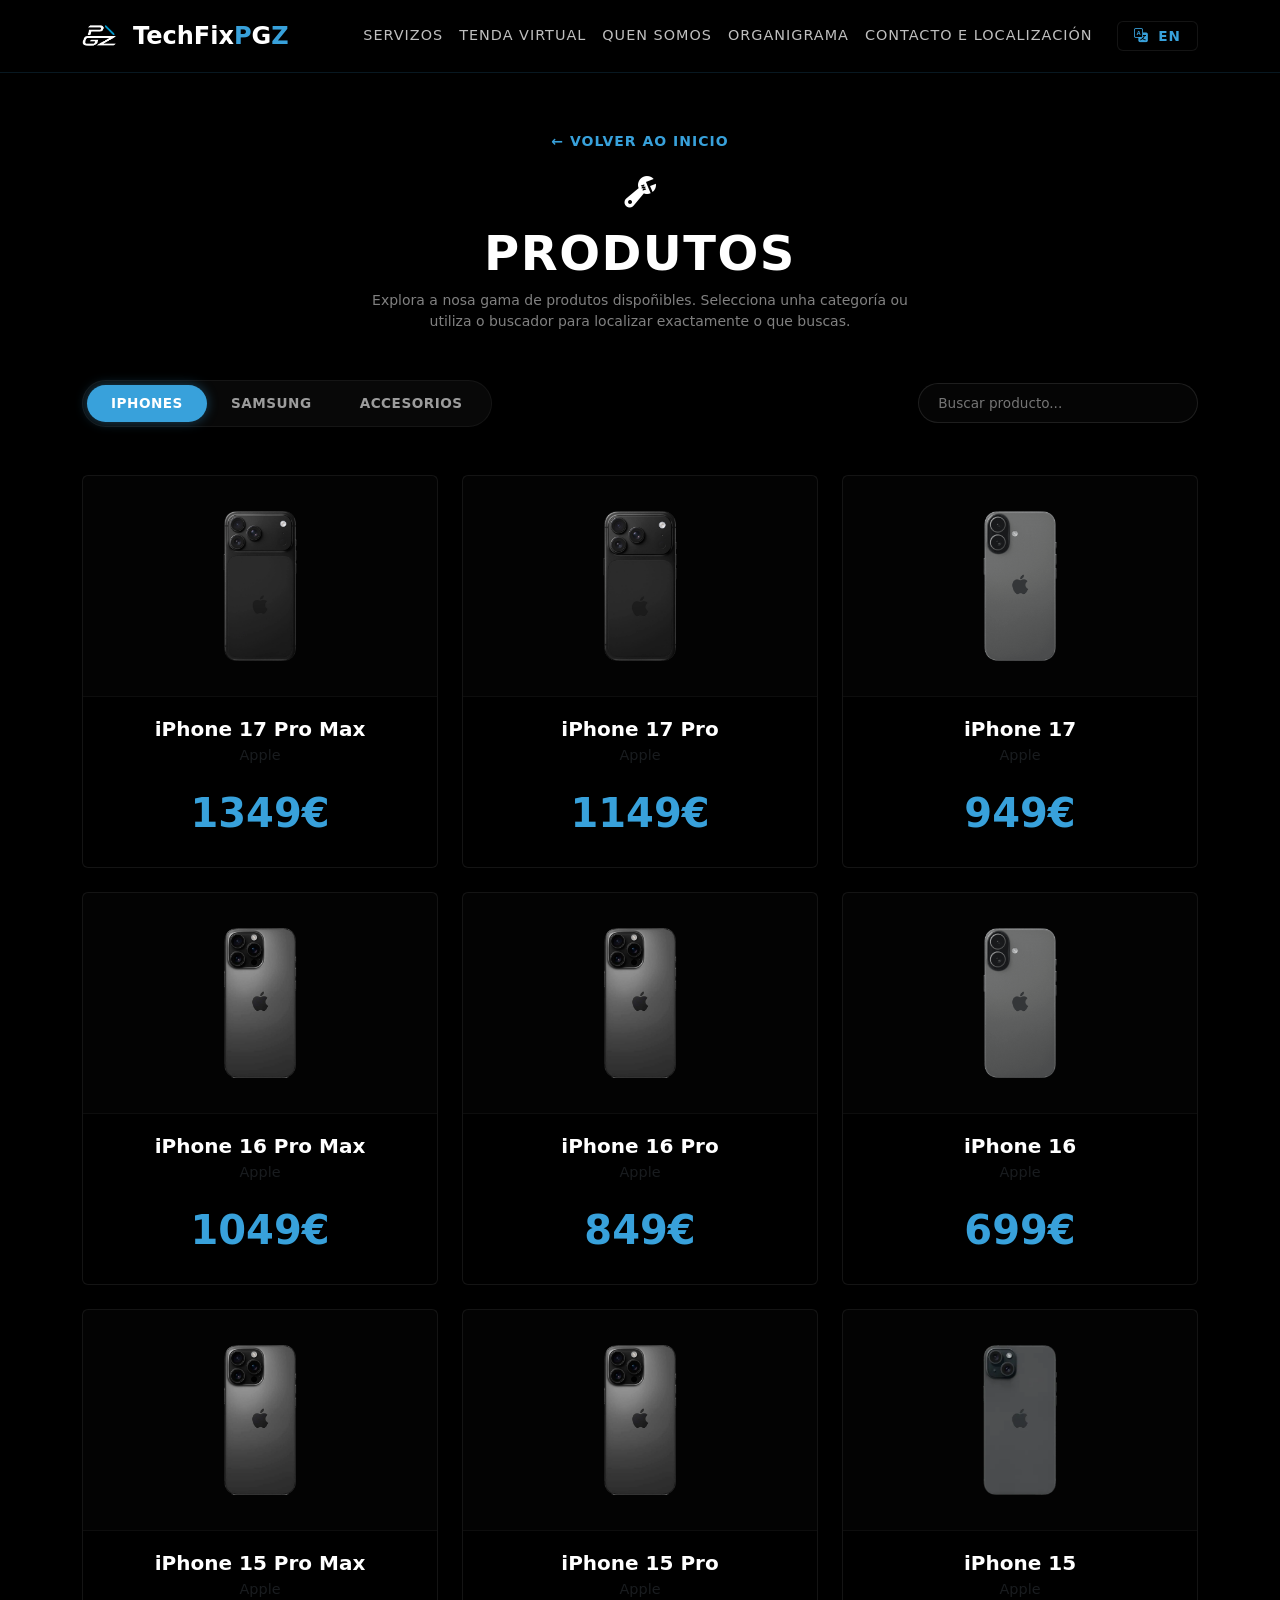
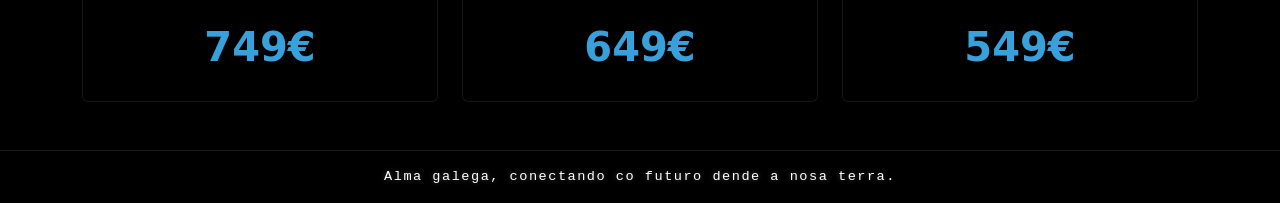
==== commit b65b9ac7: "Update catalogo.html" ====
--- a/catalogo.html
+++ b/catalogo.html
@@ -7,6 +7,7 @@
     <link href="bootstrap.css" rel="stylesheet">
     <link rel="stylesheet" href="https://cdn.jsdelivr.net/npm/bootstrap-icons@1.11.3/font/bootstrap-icons.min.css">
     <link href="styles.css" rel="stylesheet">
+    
 </head>
 <body class="d-flex flex-column min-vh-100 bg-black text-white">
     <div class="page-transition-overlay" id="pageOverlay"></div>
